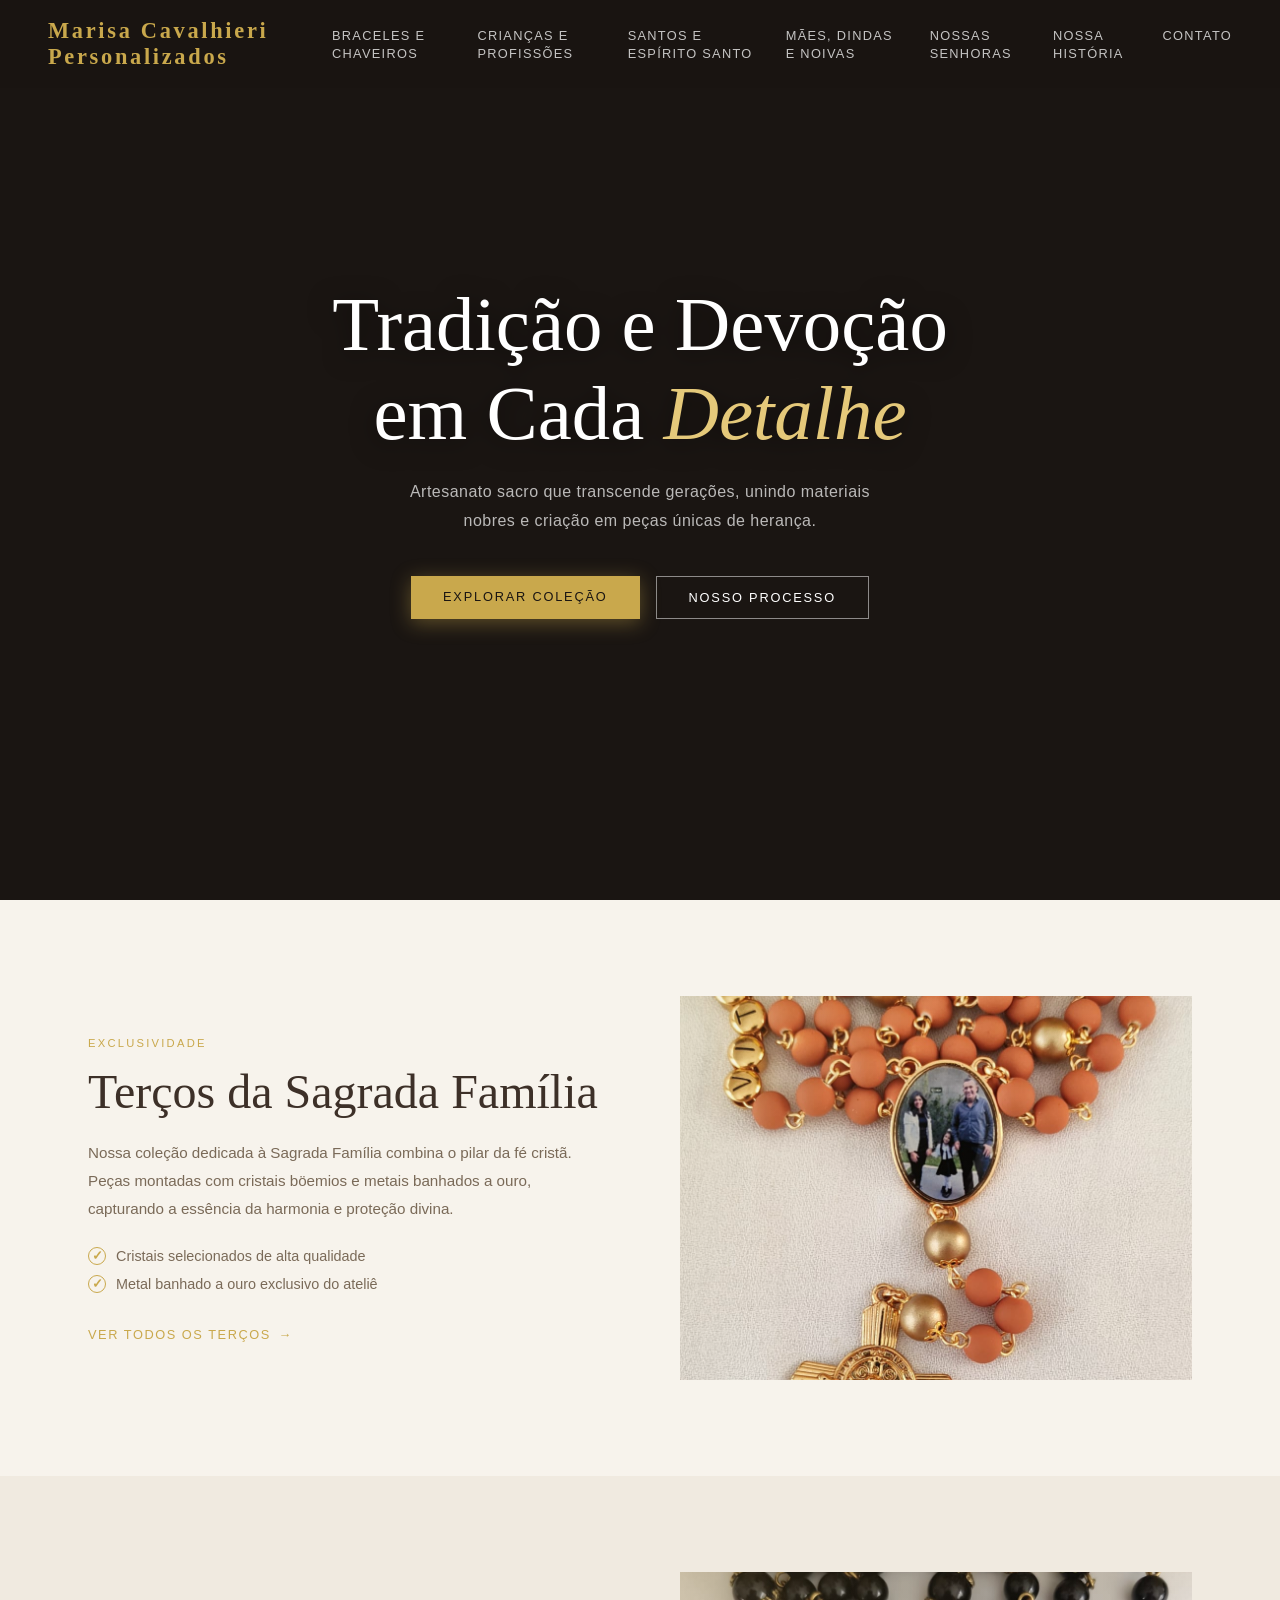
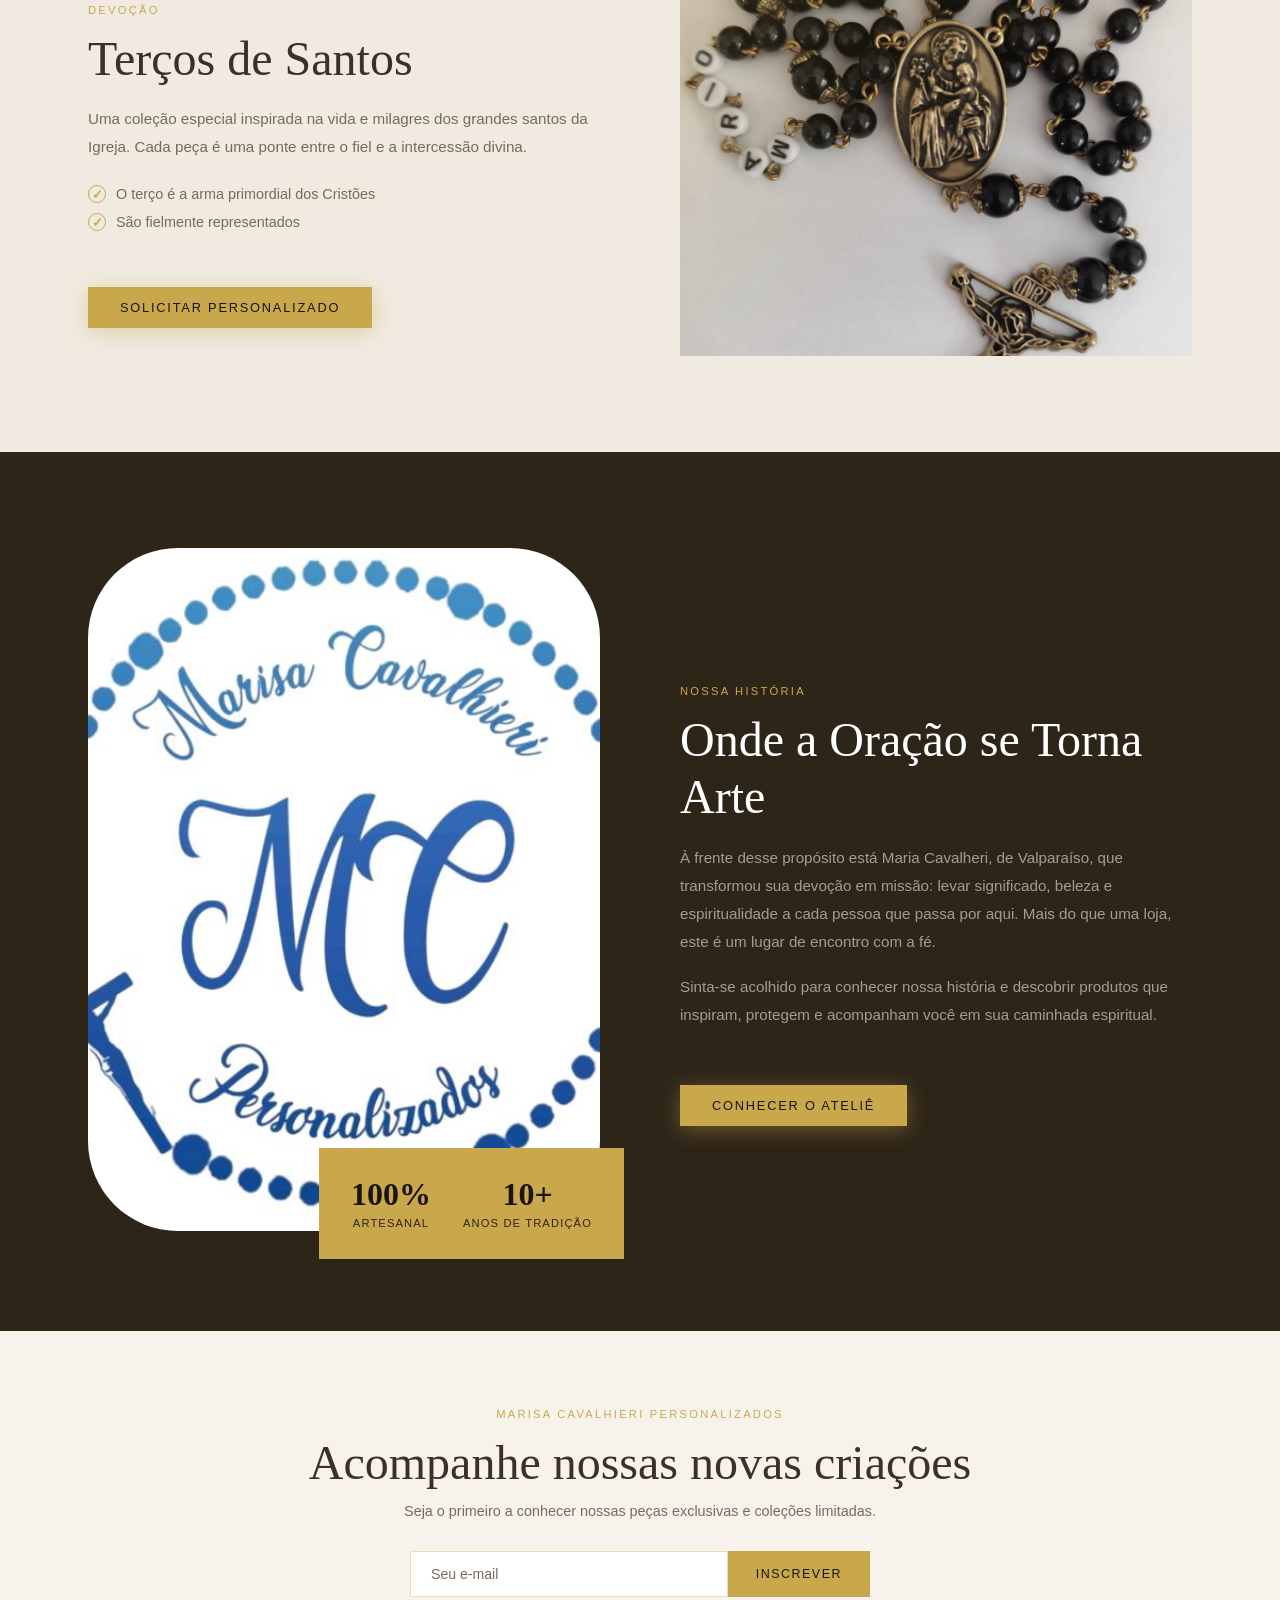
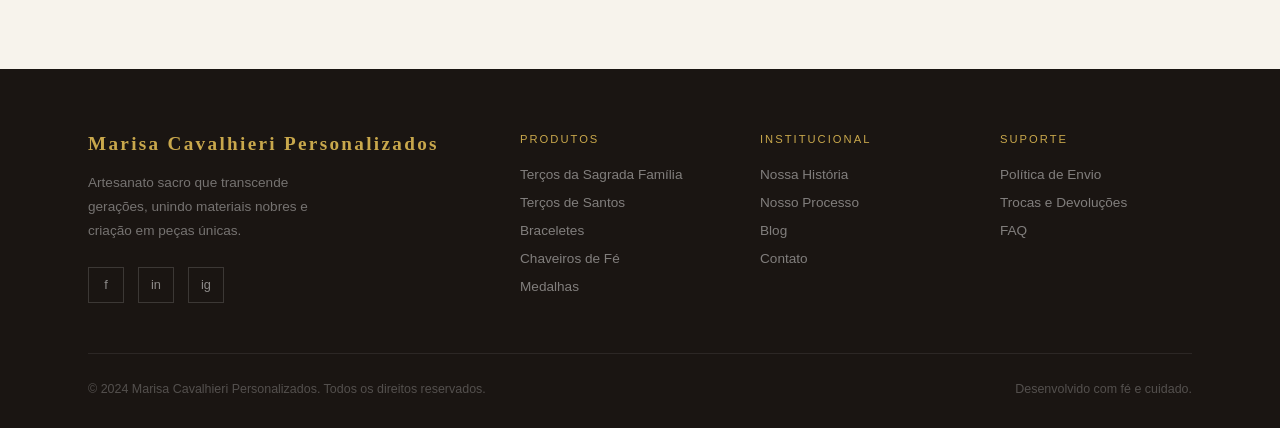
==== index.html @ 01e1bc5b "index.html" ====
<!doctype html>
<html lang="pt-BR">
  <head>
    <meta charset="UTF-8" />
    <meta name="viewport" content="width=device-width, initial-scale=1.0" />
    <title>Sacred Heritage – Tradição e Devoção</title>
    <link
      href="index.css"
      rel="stylesheet"
      href="https://fonts.googleapis.com/css2?family=Cormorant+Garamond:ital,wght@0,300;0,400;0,600;1,300;1,400&family=Jost:wght@300;400;500;600&display=swap"
    />
  </head>
  <body>
    <!-- NAV -->
    <nav id="mainNav">
      <a href="#" class="nav-logo">Marisa Cavalhieri Personalizados</a>
      <ul class="nav-links">
        <li>
          <a href="../pages/braceletes-chaveiros.html">Braceles e Chaveiros</a>
        </li>
        <li>
          <a href="../pages/criancas-profissoes.html">Crianças e Profissões</a>
        </li>
        <li><a href="../pages/santos.html">Santos e Espírito Santo</a></li>
        <li>
          <a href="../pages/maes-dindas-noivas.html">Mães, Dindas e noivas</a>
        </li>
        <li><a href="../pages/nossa-senhoras.html">Nossas Senhoras</a></li>

        <li><a href="#historia">Nossa História</a></li>
        <li><a href="#contato">Contato</a></li>
      </ul>

      <div class="hamburger" id="hamburger">
        <span></span><span></span><span></span>
      </div>
    </nav>

    <!-- MOBILE MENU -->
    <div class="mobile-menu" id="mobileMenu">
      <button class="mobile-close" id="mobileClose">✕</button>
      <a href="#tercos" onclick="closeMobile()">Terços</a>
      <a href="#braceletes" onclick="closeMobile()">Braceletes</a>
      <a href="#chaveiros" onclick="closeMobile()">Chaveiros</a>
      <a href="#historia" onclick="closeMobile()">Nossa História</a>
      <a href="#contato" onclick="closeMobile()">Contato</a>
    </div>

    <!-- HERO -->
    <section class="hero">
      <div class="hero-bg"></div>
      <div class="hero-overlay"></div>
      <div class="hero-content">
        <h1>Tradição e Devoção<br />em Cada <em>Detalhe</em></h1>
        <p>
          Artesanato sacro que transcende gerações, unindo materiais nobres e
          criação em peças únicas de herança.
        </p>
        <div class="hero-btns">
          <a href="../pages/santos.html" class="btn btn-gold"
            >Explorar Coleção</a
          >
          <a href="#historia" class="btn btn-outline">Nosso Processo</a>
        </div>
      </div>
    </section>

    <!-- TERÇOS DA SAGRADA FAMÍLIA -->
    <section class="bg-light" id="tercos">
      <div class="container">
        <div class="feature-inner reveal">
          <div class="feature-body">
            <span class="label">Exclusividade</span>
            <h2 class="section-title">Terços da Sagrada Família</h2>
            <p class="section-text">
              Nossa coleção dedicada à Sagrada Família combina o pilar da fé
              cristã. Peças montadas com cristais böemios e metais banhados a
              ouro, capturando a essência da harmonia e proteção divina.
            </p>
            <ul class="feature-checks">
              <li>Cristais selecionados de alta qualidade</li>
              <li>Metal banhado a ouro exclusivo do ateliê</li>
            </ul>
            <a href="#" class="link-gold">Ver todos os terços</a>
          </div>
          <div class="feature-img">
            <img
              src="../imagens/ImagensFoto/TercoFoto1.png"
              alt="Terços da Sagrada Família"
              loading="lazy"
            />
          </div>
        </div>
      </div>
    </section>

    <!-- TERÇOS DE SANTOS -->
    <section class="bg-warm" id="braceletes">
      <div class="container">
        <div class="feature-inner reverse reveal">
          <div class="feature-img">
            <img
              src="../imagens/ImagensSaoJose/TercoSaoJose1.png"
              alt="Terços de Santos"
              loading="lazy"
            />
          </div>
          <div class="feature-body">
            <span class="label">Devoção</span>
            <h2 class="section-title">Terços de Santos</h2>
            <p class="section-text">
              Uma coleção especial inspirada na vida e milagres dos grandes
              santos da Igreja. Cada peça é uma ponte entre o fiel e a
              intercessão divina.
            </p>
            <ul class="feature-checks">
              <li>O terço é a arma primordial dos Cristões</li>
              <li>São fielmente representados</li>
            </ul>
            <a
              href="#"
              class="btn btn-gold"
              style="margin-top: 24px; display: inline-block"
              >Solicitar Personalizado</a
            >
          </div>
        </div>
      </div>
    </section>

    <!-- CAROUSEL: FÉ EM MOVIMENTO -->

    <!-- SOBRE / NOSSA HISTÓRIA -->
    <section class="about-section" id="historia">
      <div class="container">
        <div class="about-inner reveal">
          <div class="about-img">
            <img src="../imagens/logo.png" alt="Nosso ateliê" loading="lazy" />
            <div class="about-stats">
              <div class="about-stat">
                <strong>100%</strong>
                <span>Artesanal</span>
              </div>
              <div class="about-stat">
                <strong>10+</strong>
                <span>Anos de Tradição</span>
              </div>
            </div>
          </div>
          <div class="about-body">
            <span class="label">Nossa História</span>
            <h2 class="section-title">Onde a Oração se Torna Arte</h2>
            <p class="section-text" style="margin-bottom: 16px">
              À frente desse propósito está Maria Cavalheri, de Valparaíso, que
              transformou sua devoção em missão: levar significado, beleza e
              espiritualidade a cada pessoa que passa por aqui. Mais do que uma
              loja, este é um lugar de encontro com a fé.
            </p>
            <p class="section-text">
              Sinta-se acolhido para conhecer nossa história e descobrir
              produtos que inspiram, protegem e acompanham você em sua caminhada
              espiritual.
            </p>
            <a
              href="#"
              class="btn btn-gold"
              style="margin-top: 32px; display: inline-block"
              >Conhecer o Ateliê</a
            >
          </div>
        </div>
      </div>
    </section>

    <!-- NEWSLETTER -->
    <section class="newsletter" id="contato">
      <div class="container">
        <span class="label reveal">Marisa Cavalhieri Personalizados</span>
        <h2 class="section-title reveal">Acompanhe nossas novas criações</h2>
        <p class="reveal">
          Seja o primeiro a conhecer nossas peças exclusivas e coleções
          limitadas.
        </p>
        <div class="newsletter-form reveal">
          <input type="email" placeholder="Seu e-mail" />
          <button type="button">Inscrever</button>
        </div>
      </div>
    </section>

    <!-- FOOTER -->
    <footer>
      <div class="container">
        <div class="footer-grid">
          <div class="footer-brand">
            <a href="#" class="nav-logo">Marisa Cavalhieri Personalizados</a>
            <p>
              Artesanato sacro que transcende gerações, unindo materiais nobres
              e criação em peças únicas.
            </p>
            <div class="footer-socials">
              <a href="#">f</a>
              <a href="#">in</a>
              <a href="#">ig</a>
            </div>
          </div>
          <div class="footer-col">
            <h4>Produtos</h4>
            <ul>
              <li><a href="#">Terços da Sagrada Família</a></li>
              <li><a href="#">Terços de Santos</a></li>
              <li><a href="#">Braceletes</a></li>
              <li><a href="#">Chaveiros de Fé</a></li>
              <li><a href="#">Medalhas</a></li>
            </ul>
          </div>
          <div class="footer-col">
            <h4>Institucional</h4>
            <ul>
              <li><a href="#">Nossa História</a></li>
              <li><a href="#">Nosso Processo</a></li>
              <li><a href="#">Blog</a></li>
              <li><a href="#">Contato</a></li>
            </ul>
          </div>
          <div class="footer-col">
            <h4>Suporte</h4>
            <ul>
              <li><a href="#">Política de Envio</a></li>
              <li><a href="#">Trocas e Devoluções</a></li>
              <li><a href="#">FAQ</a></li>
            </ul>
          </div>
        </div>
        <div class="footer-bottom">
          <span
            >© 2024 Marisa Cavalhieri Personalizados. Todos os direitos
            reservados.</span
          >
          <span>Desenvolvido com fé e cuidado.</span>
        </div>
      </div>
    </footer>

    <!-- MODAL DE ZOOM -->
    <div class="image-modal" id="imageModal">
      <button class="image-modal-close" id="closeImageModal">✕</button>

      <img id="modalImage" src="" alt="Imagem ampliada" />
    </div>

    <script>
      // ── NAV SCROLL ──
      const nav = document.getElementById("mainNav");

      window.addEventListener("scroll", () => {
        nav.classList.toggle("scrolled", window.scrollY > 60);
      });

      // ── HAMBURGER ──
      const hamburger = document.getElementById("hamburger");
      const mobileMenu = document.getElementById("mobileMenu");
      const mobileClose = document.getElementById("mobileClose");

      hamburger.addEventListener("click", () =>
        mobileMenu.classList.add("open"),
      );

      mobileClose.addEventListener("click", closeMobile);

      function closeMobile() {
        mobileMenu.classList.remove("open");
      }

      // ── REVEAL ON SCROLL ──
      const reveals = document.querySelectorAll(".reveal");

      const observer = new IntersectionObserver(
        (entries) => {
          entries.forEach((entry, i) => {
            if (entry.isIntersecting) {
              setTimeout(() => entry.target.classList.add("visible"), i * 80);

              observer.unobserve(entry.target);
            }
          });
        },
        { threshold: 0.12 },
      );

      reveals.forEach((el) => observer.observe(el));

      // ── ZOOM NAS IMAGENS ──
      const modal = document.getElementById("imageModal");
      const modalImg = document.getElementById("modalImage");
      const closeModal = document.getElementById("closeImageModal");

      const zoomImages = document.querySelectorAll(
        ".feature-img img, .about-img img, .carousel-card img",
      );

      zoomImages.forEach((img) => {
        img.addEventListener("click", () => {
          modal.classList.add("active");
          modalImg.src = img.src;
        });
      });

      closeModal.addEventListener("click", () => {
        modal.classList.remove("active");
      });

      modal.addEventListener("click", (e) => {
        if (e.target === modal) {
          modal.classList.remove("active");
        }
      });

      document.addEventListener("keydown", (e) => {
        if (e.key === "Escape") {
          modal.classList.remove("active");
        }
      });
    </script>
  </body>
</html>
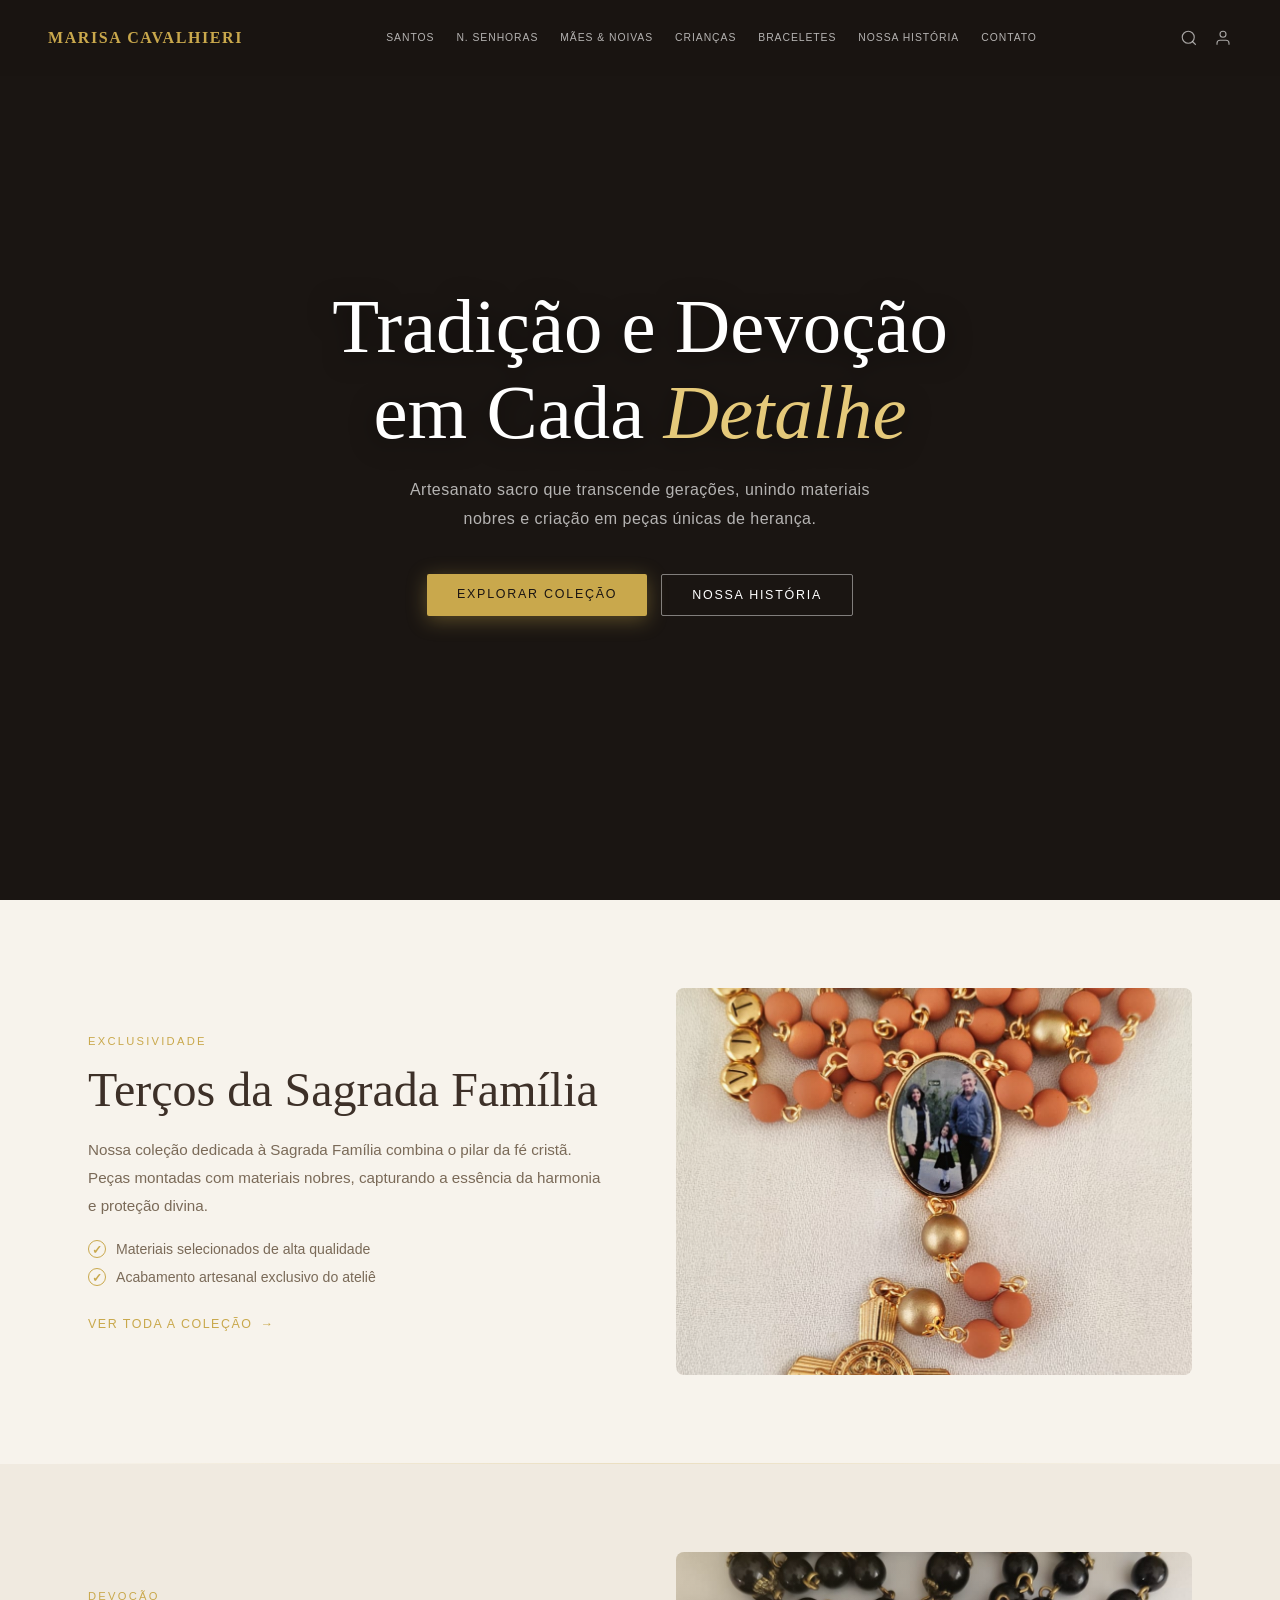
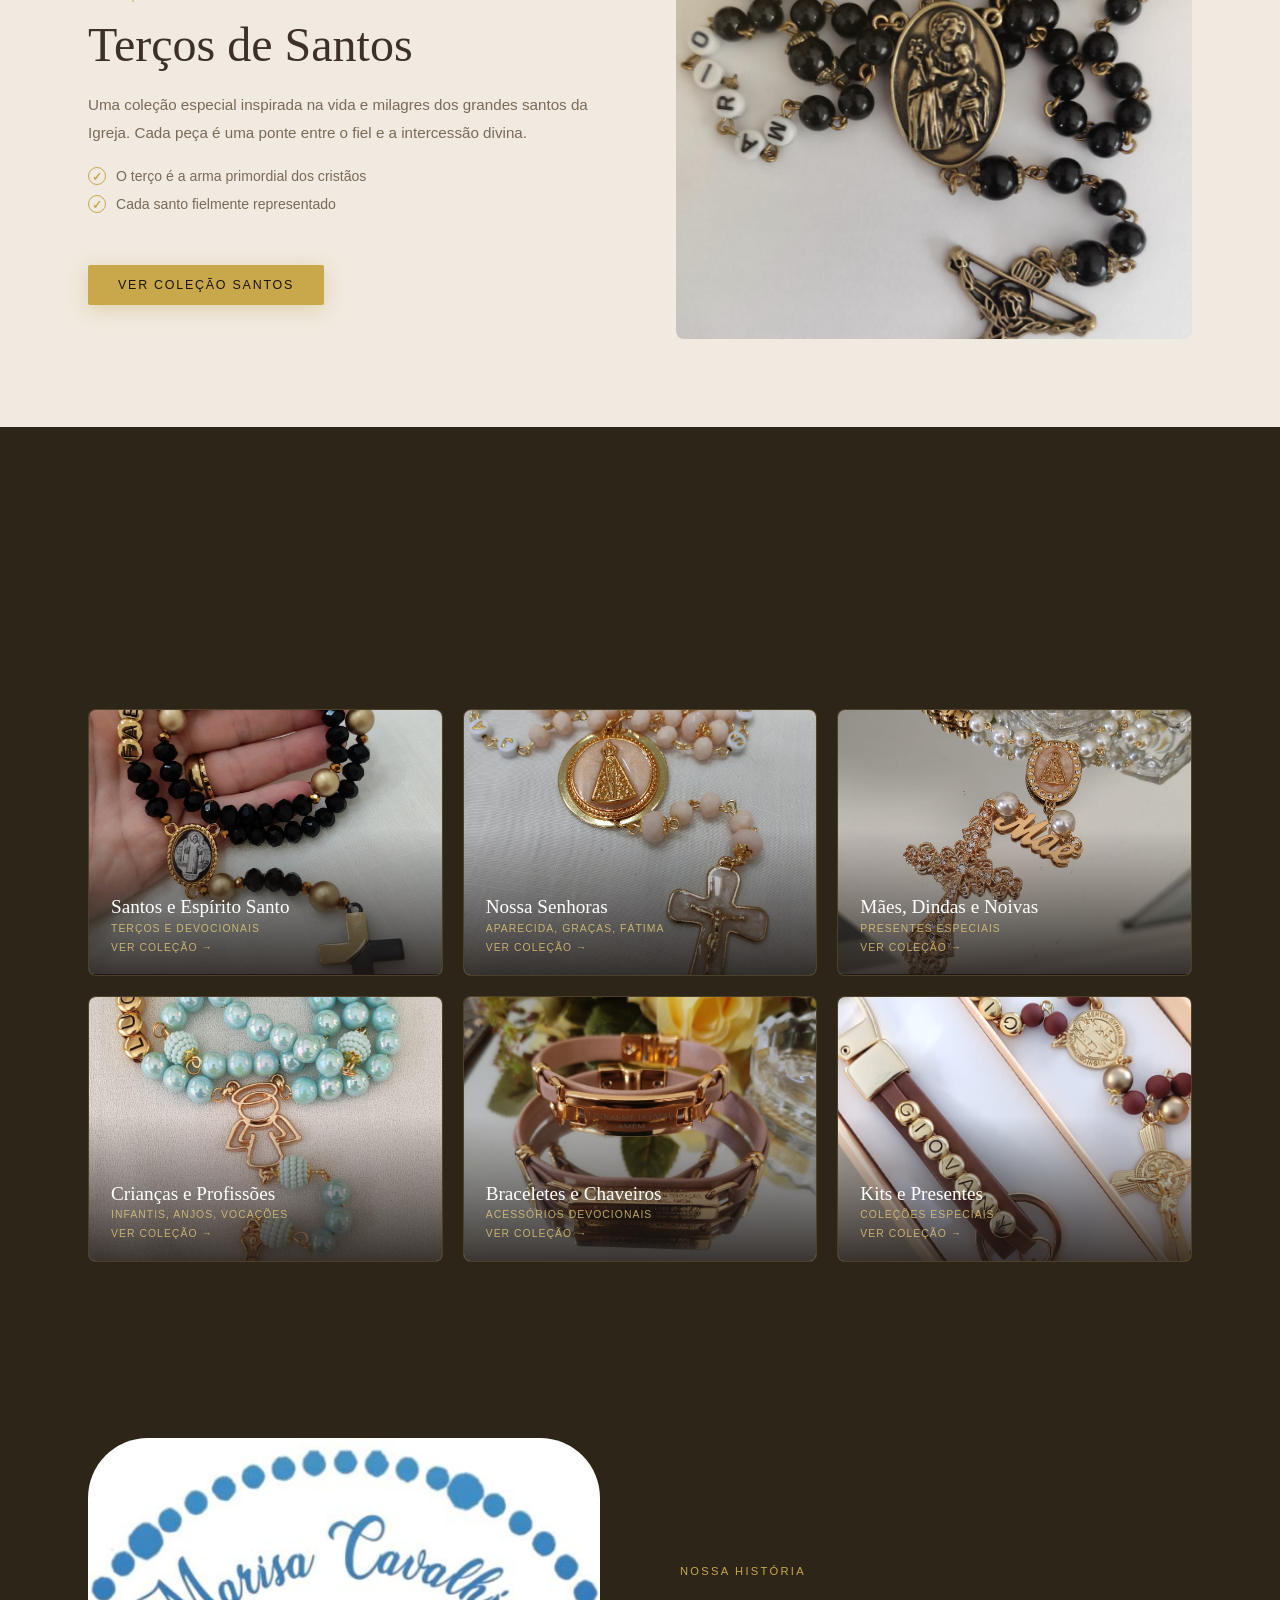
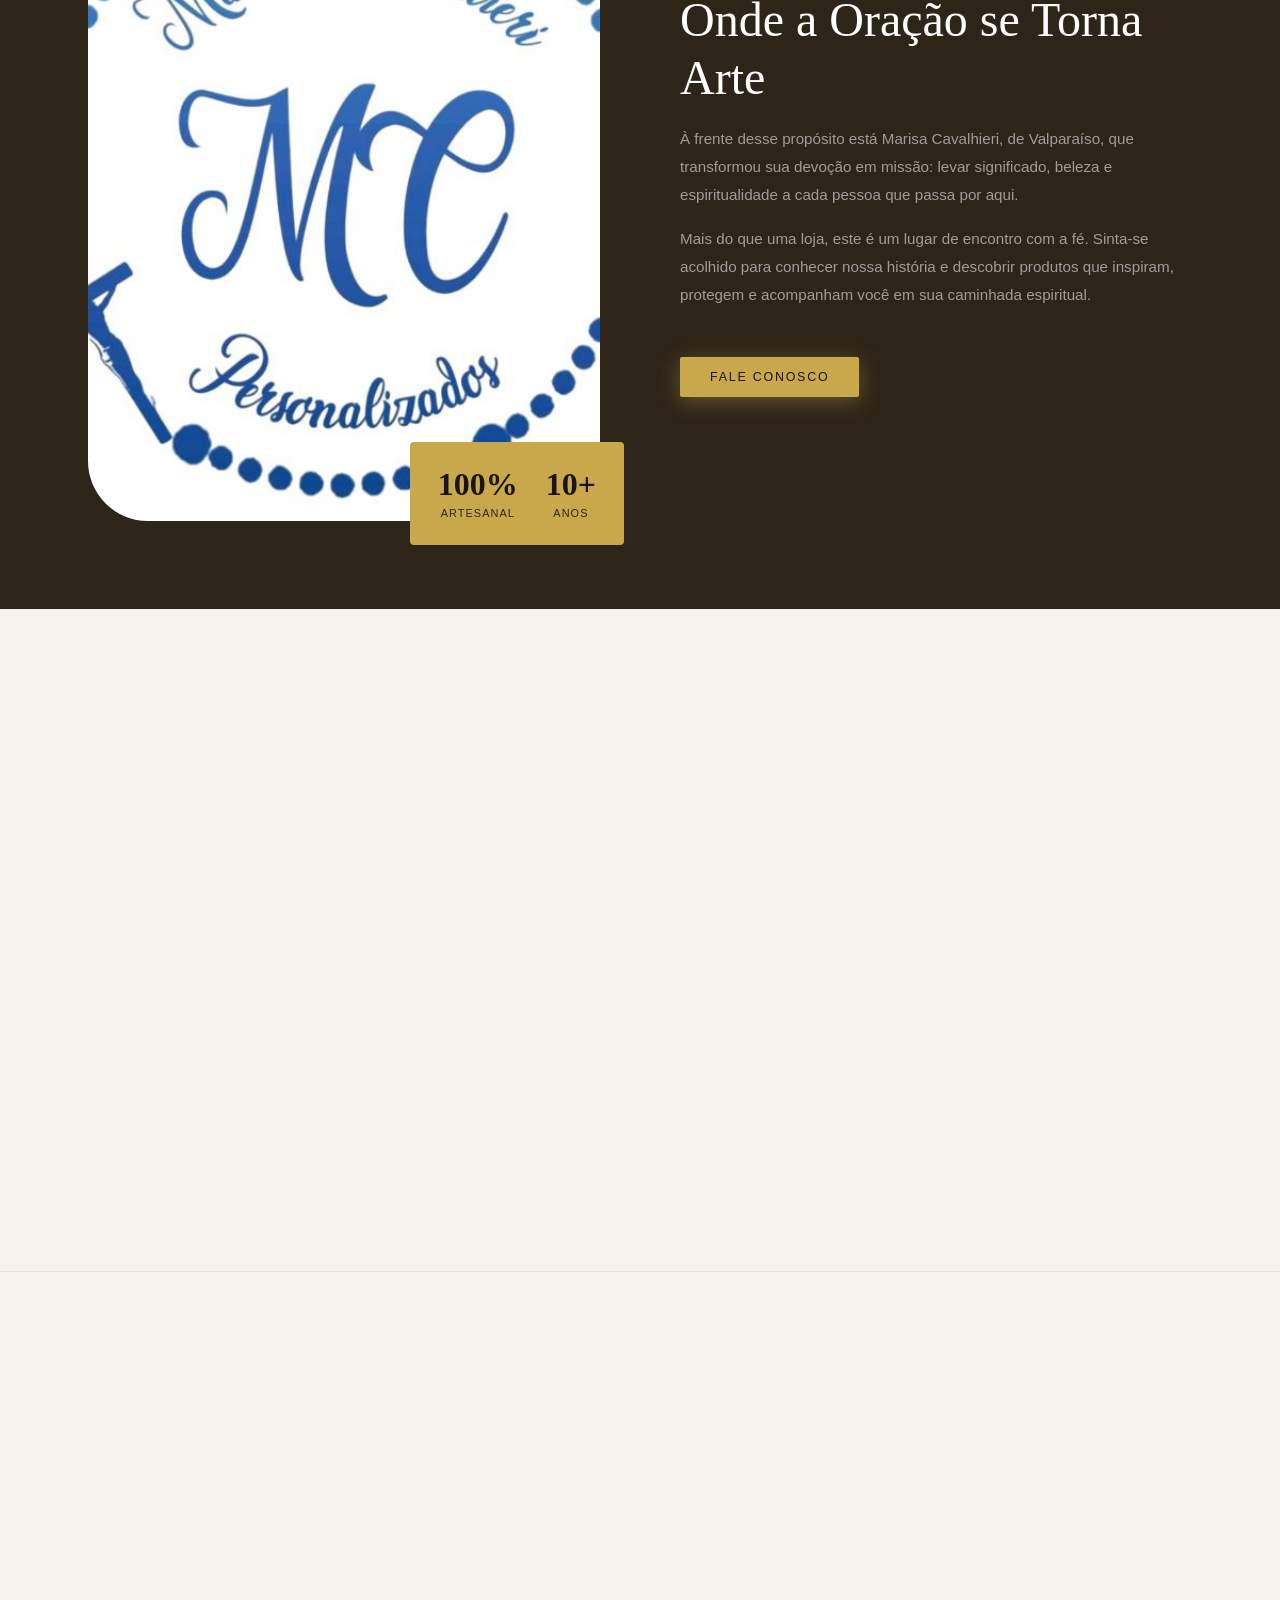
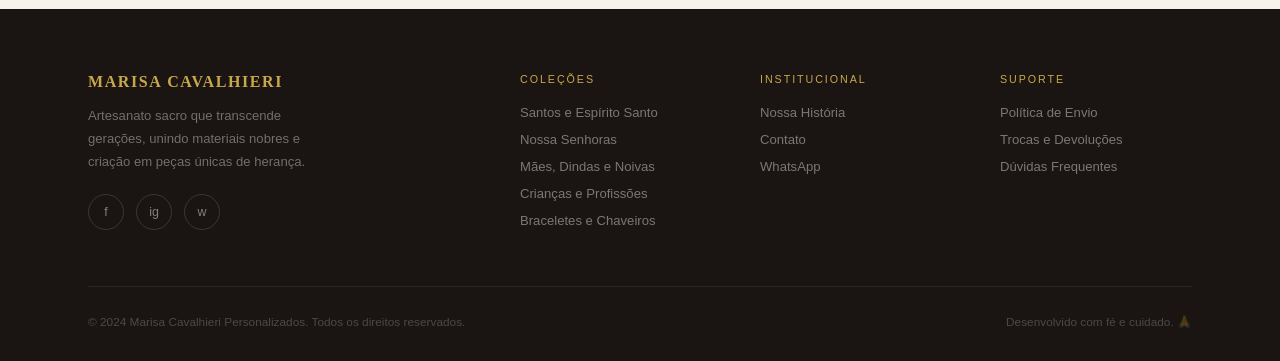
==== commit 028025b6: "Disign responsivo final" ====
--- a/index.html
+++ b/index.html
@@ -1,326 +1,480 @@
 <!doctype html>
 <html lang="pt-BR">
-  <head>
-    <meta charset="UTF-8" />
-    <meta name="viewport" content="width=device-width, initial-scale=1.0" />
-    <title>Sacred Heritage – Tradição e Devoção</title>
-    <link
-      href="index.css"
-      rel="stylesheet"
-      href="https://fonts.googleapis.com/css2?family=Cormorant+Garamond:ital,wght@0,300;0,400;0,600;1,300;1,400&family=Jost:wght@300;400;500;600&display=swap"
-    />
-  </head>
-  <body>
-    <!-- NAV -->
-    <nav id="mainNav">
-      <a href="#" class="nav-logo">Marisa Cavalhieri Personalizados</a>
-      <ul class="nav-links">
-        <li>
-          <a href="../pages/braceletes-chaveiros.html">Braceles e Chaveiros</a>
-        </li>
-        <li>
-          <a href="../pages/criancas-profissoes.html">Crianças e Profissões</a>
-        </li>
-        <li><a href="../pages/santos.html">Santos e Espírito Santo</a></li>
-        <li>
-          <a href="../pages/maes-dindas-noivas.html">Mães, Dindas e noivas</a>
-        </li>
-        <li><a href="../pages/nossa-senhoras.html">Nossas Senhoras</a></li>
-
-        <li><a href="#historia">Nossa História</a></li>
-        <li><a href="#contato">Contato</a></li>
-      </ul>
-
-      <div class="hamburger" id="hamburger">
-        <span></span><span></span><span></span>
-      </div>
-    </nav>
-
-    <!-- MOBILE MENU -->
-    <div class="mobile-menu" id="mobileMenu">
-      <button class="mobile-close" id="mobileClose">✕</button>
-      <a href="#tercos" onclick="closeMobile()">Terços</a>
-      <a href="#braceletes" onclick="closeMobile()">Braceletes</a>
-      <a href="#chaveiros" onclick="closeMobile()">Chaveiros</a>
-      <a href="#historia" onclick="closeMobile()">Nossa História</a>
-      <a href="#contato" onclick="closeMobile()">Contato</a>
-    </div>
-
-    <!-- HERO -->
-    <section class="hero">
-      <div class="hero-bg"></div>
-      <div class="hero-overlay"></div>
-      <div class="hero-content">
-        <h1>Tradição e Devoção<br />em Cada <em>Detalhe</em></h1>
-        <p>
-          Artesanato sacro que transcende gerações, unindo materiais nobres e
-          criação em peças únicas de herança.
-        </p>
-        <div class="hero-btns">
-          <a href="../pages/santos.html" class="btn btn-gold"
-            >Explorar Coleção</a
-          >
-          <a href="#historia" class="btn btn-outline">Nosso Processo</a>
-        </div>
-      </div>
-    </section>
-
-    <!-- TERÇOS DA SAGRADA FAMÍLIA -->
-    <section class="bg-light" id="tercos">
-      <div class="container">
-        <div class="feature-inner reveal">
-          <div class="feature-body">
-            <span class="label">Exclusividade</span>
-            <h2 class="section-title">Terços da Sagrada Família</h2>
-            <p class="section-text">
-              Nossa coleção dedicada à Sagrada Família combina o pilar da fé
-              cristã. Peças montadas com cristais böemios e metais banhados a
-              ouro, capturando a essência da harmonia e proteção divina.
-            </p>
-            <ul class="feature-checks">
-              <li>Cristais selecionados de alta qualidade</li>
-              <li>Metal banhado a ouro exclusivo do ateliê</li>
-            </ul>
-            <a href="#" class="link-gold">Ver todos os terços</a>
+<head>
+  <meta charset="UTF-8"/>
+  <meta name="viewport" content="width=device-width, initial-scale=1.0"/>
+  <title>Marisa Cavalhieri Personalizados – Tradição e Devoção</title>
+  <link rel="stylesheet" href="index.css"/>
+  <link href="https://fonts.googleapis.com/css2?family=Cormorant+Garamond:ital,wght@0,300;0,400;0,600;1,300;1,400&family=Jost:wght@300;400;500;600&display=swap" rel="stylesheet"/>
+</head>
+<body>
+
+<!-- ══ NAVEGAÇÃO ══ -->
+<nav id="mainNav">
+  <a href="index.html" class="nav-logo">Marisa Cavalhieri</a>
+  <ul class="nav-links">
+    <li><a href="pages/santos.html">Santos</a></li>
+    <li><a href="pages/nossa-senhoras.html">N. Senhoras</a></li>
+    <li><a href="pages/maes-dindas-noivas.html">Mães &amp; Noivas</a></li>
+    <li><a href="pages/criancas-profissoes.html">Crianças</a></li>
+    <li><a href="pages/braceletes-chaveiros.html">Braceletes</a></li>
+    <li><a href="#historia">Nossa História</a></li>
+    <li><a href="#contato">Contato</a></li>
+  </ul>
+  <div class="nav-icons">
+    <svg viewBox="0 0 24 24" stroke-width="1.5"><circle cx="11" cy="11" r="8"/><path d="m21 21-4.35-4.35"/></svg>
+    <svg viewBox="0 0 24 24" stroke-width="1.5"><path d="M20 21v-2a4 4 0 0 0-4-4H8a4 4 0 0 0-4 4v2"/><circle cx="12" cy="7" r="4"/></svg>
+  </div>
+  <button class="hamburger" id="hamburger" aria-label="Abrir menu">
+    <span></span><span></span><span></span>
+  </button>
+</nav>
+
+<!-- ══ MENU MOBILE ══ -->
+<div class="mobile-menu" id="mobileMenu">
+  <button class="mobile-close" id="mobileClose" aria-label="Fechar">✕</button>
+  <a href="pages/santos.html"              onclick="closeMobile()">Santos e Espírito Santo</a>
+  <a href="pages/nossa-senhoras.html"      onclick="closeMobile()">Nossa Senhoras</a>
+  <a href="pages/maes-dindas-noivas.html"  onclick="closeMobile()">Mães, Dindas e Noivas</a>
+  <a href="pages/criancas-profissoes.html" onclick="closeMobile()">Crianças e Profissões</a>
+  <a href="pages/braceletes-chaveiros.html"onclick="closeMobile()">Braceletes e Chaveiros</a>
+  <a href="#historia"                      onclick="closeMobile()">Nossa História</a>
+  <a href="#contato"                       onclick="closeMobile()">Contato</a>
+</div>
+
+<!-- ══ HERO ══ -->
+<section class="hero">
+  <div class="hero-bg"></div>
+  <div class="hero-overlay"></div>
+  <div class="hero-content">
+    <h1>Tradição e Devoção<br>em Cada <em>Detalhe</em></h1>
+    <p>Artesanato sacro que transcende gerações, unindo materiais nobres e criação em peças únicas de herança.</p>
+    <div class="hero-btns">
+      <a href="pages/santos.html" class="btn btn-gold">Explorar Coleção</a>
+      <a href="#historia" class="btn btn-outline">Nossa História</a>
+    </div>
+  </div>
+</section>
+
+<!-- ══ SAGRADA FAMÍLIA ══ -->
+<section class="bg-light" id="tercos">
+  <div class="container">
+    <div class="feature-inner reveal">
+      <div class="feature-body">
+        <span class="label">Exclusividade</span>
+        <h2 class="section-title">Terços da Sagrada Família</h2>
+        <p class="section-text">Nossa coleção dedicada à Sagrada Família combina o pilar da fé cristã. Peças montadas com materiais nobres, capturando a essência da harmonia e proteção divina.</p>
+        <ul class="feature-checks">
+          <li>Materiais selecionados de alta qualidade</li>
+          <li>Acabamento artesanal exclusivo do ateliê</li>
+        </ul>
+        <a href="pages/nossa-senhoras.html" class="link-gold">Ver toda a coleção</a>
+      </div>
+      <div class="feature-img">
+        <img src="imagens/ImagensFoto/TercoFoto1.png" alt="Terços da Sagrada Família" loading="lazy"/>
+      </div>
+    </div>
+  </div>
+</section>
+
+<div class="gold-line"></div>
+
+<!-- ══ TERÇOS DE SANTOS ══ -->
+<section class="bg-warm">
+  <div class="container">
+    <div class="feature-inner reverse reveal">
+      <div class="feature-img">
+        <img src="imagens/ImagensSaoJose/TercoSaoJose1.png" alt="Terços de Santos" loading="lazy"/>
+      </div>
+      <div class="feature-body">
+        <span class="label">Devoção</span>
+        <h2 class="section-title">Terços de Santos</h2>
+        <p class="section-text">Uma coleção especial inspirada na vida e milagres dos grandes santos da Igreja. Cada peça é uma ponte entre o fiel e a intercessão divina.</p>
+        <ul class="feature-checks">
+          <li>O terço é a arma primordial dos cristãos</li>
+          <li>Cada santo fielmente representado</li>
+        </ul>
+        <a href="pages/santos.html" class="btn btn-gold" style="margin-top:24px;display:inline-block;">
+          Ver Coleção Santos
+        </a>
+      </div>
+    </div>
+  </div>
+</section>
+
+<!-- ══ CATEGORIAS ══ -->
+<section class="categories-section">
+  <div class="container">
+    <span class="label reveal">Nossas Coleções</span>
+    <h2 class="section-title reveal">Explore por Categoria</h2>
+    <p class="categories-intro reveal">Peças artesanais organizadas com carinho, para facilitar sua busca pelo produto perfeito.</p>
+
+    <div class="cat-grid reveal">
+
+      <a href="pages/santos.html" class="cat-card">
+        <div class="cat-card-img">
+          <img src="imagens/ImagensSaoBento/TercoSaoBento1.png" alt="Santos" loading="lazy"/>
+        </div>
+        <div class="cat-card-overlay">
+          <h3>Santos e Espírito Santo</h3>
+          <span>Terços e devocionais</span>
+          <span class="cat-ver">Ver coleção →</span>
+        </div>
+      </a>
+
+      <a href="pages/nossa-senhoras.html" class="cat-card">
+        <div class="cat-card-img">
+          <img src="imagens/ImagensNossaSenhoraAparecida/TercoNossaSenhoraAparecida1.png" alt="Nossa Senhora" loading="lazy"/>
+        </div>
+        <div class="cat-card-overlay">
+          <h3>Nossa Senhoras</h3>
+          <span>Aparecida, Graças, Fátima</span>
+          <span class="cat-ver">Ver coleção →</span>
+        </div>
+      </a>
+
+      <a href="pages/maes-dindas-noivas.html" class="cat-card">
+        <div class="cat-card-img">
+          <img src="imagens/ImagensMae/TercoMae1.png" alt="Mães, Dindas e Noivas" loading="lazy"/>
+        </div>
+        <div class="cat-card-overlay">
+          <h3>Mães, Dindas e Noivas</h3>
+          <span>Presentes especiais</span>
+          <span class="cat-ver">Ver coleção →</span>
+        </div>
+      </a>
+
+      <a href="pages/criancas-profissoes.html" class="cat-card">
+        <div class="cat-card-img">
+          <img src="imagens/imagensInfantil/Infantil1.png" alt="Crianças e Profissões" loading="lazy"/>
+        </div>
+        <div class="cat-card-overlay">
+          <h3>Crianças e Profissões</h3>
+          <span>Infantis, anjos, vocações</span>
+          <span class="cat-ver">Ver coleção →</span>
+        </div>
+      </a>
+
+      <a href="pages/braceletes-chaveiros.html" class="cat-card">
+        <div class="cat-card-img">
+          <img src="imagens/imagensBraceletes/Braceletes.png" alt="Braceletes e Chaveiros" loading="lazy"/>
+        </div>
+        <div class="cat-card-overlay">
+          <h3>Braceletes e Chaveiros</h3>
+          <span>Acessórios devocionais</span>
+          <span class="cat-ver">Ver coleção →</span>
+        </div>
+      </a>
+
+      <a href="pages/braceletes-chaveiros.html#kits" class="cat-card">
+        <div class="cat-card-img">
+          <img src="imagens/ImagensKits/Kit1.png" alt="Kits e Presentes" loading="lazy"/>
+        </div>
+        <div class="cat-card-overlay">
+          <h3>Kits e Presentes</h3>
+          <span>Coleções especiais</span>
+          <span class="cat-ver">Ver coleção →</span>
+        </div>
+      </a>
+
+    </div>
+  </div>
+</section>
+
+<!-- ══ SOBRE ══ -->
+<section class="about-section" id="historia">
+  <div class="container">
+    <div class="about-inner reveal">
+      <div class="about-img">
+        <img src="imagens/logo.png" alt="Marisa Cavalhieri" loading="lazy"/>
+        <div class="about-stats">
+          <div class="about-stat">
+            <strong>100%</strong>
+            <span>Artesanal</span>
           </div>
-          <div class="feature-img">
-            <img
-              src="../imagens/ImagensFoto/TercoFoto1.png"
-              alt="Terços da Sagrada Família"
-              loading="lazy"
-            />
+          <div class="about-stat">
+            <strong>10+</strong>
+            <span>Anos</span>
           </div>
         </div>
       </div>
-    </section>
-
-    <!-- TERÇOS DE SANTOS -->
-    <section class="bg-warm" id="braceletes">
-      <div class="container">
-        <div class="feature-inner reverse reveal">
-          <div class="feature-img">
-            <img
-              src="../imagens/ImagensSaoJose/TercoSaoJose1.png"
-              alt="Terços de Santos"
-              loading="lazy"
-            />
-          </div>
-          <div class="feature-body">
-            <span class="label">Devoção</span>
-            <h2 class="section-title">Terços de Santos</h2>
-            <p class="section-text">
-              Uma coleção especial inspirada na vida e milagres dos grandes
-              santos da Igreja. Cada peça é uma ponte entre o fiel e a
-              intercessão divina.
-            </p>
-            <ul class="feature-checks">
-              <li>O terço é a arma primordial dos Cristões</li>
-              <li>São fielmente representados</li>
-            </ul>
-            <a
-              href="#"
-              class="btn btn-gold"
-              style="margin-top: 24px; display: inline-block"
-              >Solicitar Personalizado</a
-            >
-          </div>
-        </div>
-      </div>
-    </section>
-
-    <!-- CAROUSEL: FÉ EM MOVIMENTO -->
-
-    <!-- SOBRE / NOSSA HISTÓRIA -->
-    <section class="about-section" id="historia">
-      <div class="container">
-        <div class="about-inner reveal">
-          <div class="about-img">
-            <img src="../imagens/logo.png" alt="Nosso ateliê" loading="lazy" />
-            <div class="about-stats">
-              <div class="about-stat">
-                <strong>100%</strong>
-                <span>Artesanal</span>
-              </div>
-              <div class="about-stat">
-                <strong>10+</strong>
-                <span>Anos de Tradição</span>
-              </div>
-            </div>
-          </div>
-          <div class="about-body">
-            <span class="label">Nossa História</span>
-            <h2 class="section-title">Onde a Oração se Torna Arte</h2>
-            <p class="section-text" style="margin-bottom: 16px">
-              À frente desse propósito está Maria Cavalheri, de Valparaíso, que
-              transformou sua devoção em missão: levar significado, beleza e
-              espiritualidade a cada pessoa que passa por aqui. Mais do que uma
-              loja, este é um lugar de encontro com a fé.
-            </p>
-            <p class="section-text">
-              Sinta-se acolhido para conhecer nossa história e descobrir
-              produtos que inspiram, protegem e acompanham você em sua caminhada
-              espiritual.
-            </p>
-            <a
-              href="#"
-              class="btn btn-gold"
-              style="margin-top: 32px; display: inline-block"
-              >Conhecer o Ateliê</a
-            >
-          </div>
-        </div>
-      </div>
-    </section>
-
-    <!-- NEWSLETTER -->
-    <section class="newsletter" id="contato">
-      <div class="container">
-        <span class="label reveal">Marisa Cavalhieri Personalizados</span>
-        <h2 class="section-title reveal">Acompanhe nossas novas criações</h2>
-        <p class="reveal">
-          Seja o primeiro a conhecer nossas peças exclusivas e coleções
-          limitadas.
-        </p>
-        <div class="newsletter-form reveal">
-          <input type="email" placeholder="Seu e-mail" />
-          <button type="button">Inscrever</button>
-        </div>
-      </div>
-    </section>
-
-    <!-- FOOTER -->
-    <footer>
-      <div class="container">
-        <div class="footer-grid">
-          <div class="footer-brand">
-            <a href="#" class="nav-logo">Marisa Cavalhieri Personalizados</a>
-            <p>
-              Artesanato sacro que transcende gerações, unindo materiais nobres
-              e criação em peças únicas.
-            </p>
-            <div class="footer-socials">
-              <a href="#">f</a>
-              <a href="#">in</a>
-              <a href="#">ig</a>
-            </div>
-          </div>
-          <div class="footer-col">
-            <h4>Produtos</h4>
-            <ul>
-              <li><a href="#">Terços da Sagrada Família</a></li>
-              <li><a href="#">Terços de Santos</a></li>
-              <li><a href="#">Braceletes</a></li>
-              <li><a href="#">Chaveiros de Fé</a></li>
-              <li><a href="#">Medalhas</a></li>
-            </ul>
-          </div>
-          <div class="footer-col">
-            <h4>Institucional</h4>
-            <ul>
-              <li><a href="#">Nossa História</a></li>
-              <li><a href="#">Nosso Processo</a></li>
-              <li><a href="#">Blog</a></li>
-              <li><a href="#">Contato</a></li>
-            </ul>
-          </div>
-          <div class="footer-col">
-            <h4>Suporte</h4>
-            <ul>
-              <li><a href="#">Política de Envio</a></li>
-              <li><a href="#">Trocas e Devoluções</a></li>
-              <li><a href="#">FAQ</a></li>
-            </ul>
-          </div>
-        </div>
-        <div class="footer-bottom">
-          <span
-            >© 2024 Marisa Cavalhieri Personalizados. Todos os direitos
-            reservados.</span
-          >
-          <span>Desenvolvido com fé e cuidado.</span>
-        </div>
-      </div>
-    </footer>
-
-    <!-- MODAL DE ZOOM -->
-    <div class="image-modal" id="imageModal">
-      <button class="image-modal-close" id="closeImageModal">✕</button>
-
-      <img id="modalImage" src="" alt="Imagem ampliada" />
-    </div>
-
-    <script>
-      // ── NAV SCROLL ──
-      const nav = document.getElementById("mainNav");
-
-      window.addEventListener("scroll", () => {
-        nav.classList.toggle("scrolled", window.scrollY > 60);
-      });
-
-      // ── HAMBURGER ──
-      const hamburger = document.getElementById("hamburger");
-      const mobileMenu = document.getElementById("mobileMenu");
-      const mobileClose = document.getElementById("mobileClose");
-
-      hamburger.addEventListener("click", () =>
-        mobileMenu.classList.add("open"),
-      );
-
-      mobileClose.addEventListener("click", closeMobile);
-
-      function closeMobile() {
-        mobileMenu.classList.remove("open");
-      }
-
-      // ── REVEAL ON SCROLL ──
-      const reveals = document.querySelectorAll(".reveal");
-
-      const observer = new IntersectionObserver(
-        (entries) => {
-          entries.forEach((entry, i) => {
-            if (entry.isIntersecting) {
-              setTimeout(() => entry.target.classList.add("visible"), i * 80);
-
-              observer.unobserve(entry.target);
-            }
-          });
-        },
-        { threshold: 0.12 },
-      );
-
-      reveals.forEach((el) => observer.observe(el));
-
-      // ── ZOOM NAS IMAGENS ──
-      const modal = document.getElementById("imageModal");
-      const modalImg = document.getElementById("modalImage");
-      const closeModal = document.getElementById("closeImageModal");
-
-      const zoomImages = document.querySelectorAll(
-        ".feature-img img, .about-img img, .carousel-card img",
-      );
-
-      zoomImages.forEach((img) => {
-        img.addEventListener("click", () => {
-          modal.classList.add("active");
-          modalImg.src = img.src;
-        });
-      });
-
-      closeModal.addEventListener("click", () => {
-        modal.classList.remove("active");
-      });
-
-      modal.addEventListener("click", (e) => {
-        if (e.target === modal) {
-          modal.classList.remove("active");
-        }
-      });
-
-      document.addEventListener("keydown", (e) => {
-        if (e.key === "Escape") {
-          modal.classList.remove("active");
-        }
-      });
-    </script>
-  </body>
+      <div class="about-body">
+        <span class="label">Nossa História</span>
+        <h2 class="section-title">Onde a Oração se Torna Arte</h2>
+        <p class="section-text">À frente desse propósito está Marisa Cavalhieri, de Valparaíso, que transformou sua devoção em missão: levar significado, beleza e espiritualidade a cada pessoa que passa por aqui.</p>
+        <p class="section-text" style="margin-top:12px;">Mais do que uma loja, este é um lugar de encontro com a fé. Sinta-se acolhido para conhecer nossa história e descobrir produtos que inspiram, protegem e acompanham você em sua caminhada espiritual.</p>
+        <a href="#contato" class="btn btn-gold" style="margin-top:32px;display:inline-block;">Fale Conosco</a>
+      </div>
+    </div>
+  </div>
+</section>
+
+<!-- ══ PAGAMENTOS E ENTREGA ══ -->
+<section class="info-section">
+  <div class="container">
+    <span class="label reveal">Informações</span>
+    <h2 class="section-title reveal">Pagamento e Entrega</h2>
+    <div class="info-grid reveal">
+
+      <div class="info-card">
+        <span class="info-icon">💳</span>
+        <h3>Formas de Pagamento</h3>
+        <p>Aceitamos diversas formas para sua comodidade:</p>
+        <ul>
+          <li>PIX (à vista com desconto)</li>
+          <li>Cartão de crédito</li>
+          <li>Cartão de débito</li>
+          <li>Transferência bancária</li>
+          <li>Parcelamento disponível</li>
+        </ul>
+      </div>
+
+      <div class="info-card">
+        <span class="info-icon">📦</span>
+        <h3>Envio e Entrega</h3>
+        <p>Enviamos para todo o Brasil com segurança e cuidado:</p>
+        <ul>
+          <li>Correios PAC e SEDEX</li>
+          <li>Embalagem especial presenteável</li>
+          <li>Rastreamento do pedido</li>
+          <li>Entrega local em Valparaíso-SP</li>
+          <li>Prazo: 3 a 10 dias úteis</li>
+        </ul>
+      </div>
+
+      <div class="info-card">
+        <span class="info-icon">✨</span>
+        <h3>Personalização</h3>
+        <p>Cada peça pode ser feita sob medida:</p>
+        <ul>
+          <li>Escolha o santo de devoção</li>
+          <li>Adicione fotos personalizadas</li>
+          <li>Cores e materiais a combinar</li>
+          <li>Mensagem especial incluída</li>
+          <li>Peças em atacado disponíveis</li>
+        </ul>
+      </div>
+
+    </div>
+  </div>
+</section>
+
+<!-- ══ CONTATO / NEWSLETTER ══ -->
+<section class="newsletter" id="contato">
+  <div class="container">
+    <span class="label reveal">Marisa Cavalhieri Personalizados</span>
+    <h2 class="section-title reveal">Acompanhe nossas novas criações</h2>
+    <p class="reveal">Seja o primeiro a conhecer nossas peças exclusivas e coleções limitadas.</p>
+    <div class="newsletter-form reveal">
+      <input type="email" placeholder="Seu e-mail"/>
+      <button type="button" onclick="subscribeNewsletter()">Inscrever</button>
+    </div>
+  </div>
+</section>
+
+<!-- ══ FOOTER ══ -->
+<footer>
+  <div class="container">
+    <div class="footer-grid">
+      <div class="footer-brand">
+        <a href="index.html" class="nav-logo">Marisa Cavalhieri</a>
+        <p>Artesanato sacro que transcende gerações, unindo materiais nobres e criação em peças únicas de herança.</p>
+        <div class="footer-socials">
+          <a href="#" aria-label="Facebook">f</a>
+          <a href="#" aria-label="Instagram">ig</a>
+          <a href="https://wa.me/5518991540737" target="_blank" aria-label="WhatsApp">w</a>
+        </div>
+      </div>
+      <div class="footer-col">
+        <h4>Coleções</h4>
+        <ul>
+          <li><a href="pages/santos.html">Santos e Espírito Santo</a></li>
+          <li><a href="pages/nossa-senhoras.html">Nossa Senhoras</a></li>
+          <li><a href="pages/maes-dindas-noivas.html">Mães, Dindas e Noivas</a></li>
+          <li><a href="pages/criancas-profissoes.html">Crianças e Profissões</a></li>
+          <li><a href="pages/braceletes-chaveiros.html">Braceletes e Chaveiros</a></li>
+        </ul>
+      </div>
+      <div class="footer-col">
+        <h4>Institucional</h4>
+        <ul>
+          <li><a href="#historia">Nossa História</a></li>
+          <li><a href="#contato">Contato</a></li>
+          <li><a href="https://wa.me/5518991540737" target="_blank">WhatsApp</a></li>
+        </ul>
+      </div>
+      <div class="footer-col">
+        <h4>Suporte</h4>
+        <ul>
+          <li><a href="#contato">Política de Envio</a></li>
+          <li><a href="#contato">Trocas e Devoluções</a></li>
+          <li><a href="#contato">Dúvidas Frequentes</a></li>
+        </ul>
+      </div>
+    </div>
+    <div class="footer-bottom">
+      <span>© 2024 Marisa Cavalhieri Personalizados. Todos os direitos reservados.</span>
+      <span>Desenvolvido com fé e cuidado. 🙏</span>
+    </div>
+  </div>
+</footer>
+
+<!-- ══ MODAL DE ZOOM ══ -->
+<div class="image-modal" id="imageModal" role="dialog" aria-modal="true">
+  <button class="image-modal-close" id="closeImageModal" aria-label="Fechar">✕</button>
+  <img id="modalImage" src="" alt="Imagem ampliada"/>
+</div>
+
+<script>
+/* ────────────────────────────────
+   CONFIGURAÇÃO WHATSAPP
+──────────────────────────────── */
+const WHATSAPP = "5518991540737";
+
+/* ────────────────────────────────
+   NAV: scroll shrink + link ativo
+──────────────────────────────── */
+const nav = document.getElementById("mainNav");
+window.addEventListener("scroll", () => {
+  nav.classList.toggle("scrolled", window.scrollY > 60);
+  // Link ativo
+  let cur = "";
+  document.querySelectorAll("section[id]").forEach(s => {
+    if (window.scrollY >= s.offsetTop - 90) cur = s.id;
+  });
+  document.querySelectorAll(".nav-links a").forEach(a => {
+    a.classList.toggle("active", a.getAttribute("href") === "#" + cur);
+  });
+}, { passive: true });
+
+/* ────────────────────────────────
+   HAMBÚRGUER com animação X
+──────────────────────────────── */
+const hamburger  = document.getElementById("hamburger");
+const mobileMenu = document.getElementById("mobileMenu");
+const mobileClose= document.getElementById("mobileClose");
+
+hamburger.addEventListener("click", () => {
+  hamburger.classList.toggle("open");
+  if (mobileMenu.classList.contains("open")) {
+    closeMobile();
+  } else {
+    mobileMenu.style.display = "flex";
+    requestAnimationFrame(() => mobileMenu.classList.add("open"));
+    document.body.style.overflow = "hidden";
+  }
+});
+
+mobileClose.addEventListener("click", closeMobile);
+
+function closeMobile() {
+  hamburger.classList.remove("open");
+  mobileMenu.classList.remove("open");
+  document.body.style.overflow = "";
+  setTimeout(() => {
+    if (!mobileMenu.classList.contains("open")) mobileMenu.style.display = "";
+  }, 400);
+}
+window.closeMobile = closeMobile;
+
+/* ────────────────────────────────
+   BOTÕES SOLICITAR PEDIDO → WhatsApp
+   Funciona na index e em qualquer
+   página que carregue este script.
+──────────────────────────────── */
+document.addEventListener("click", e => {
+  const btn = e.target.closest(".btn-solicitar, .btn-acessar");
+  if (!btn) return;
+  e.preventDefault();
+
+  const card     = btn.closest("[data-produto], .cat-card, .card, .card-list");
+  const produto  = btn.dataset.produto
+                || btn.dataset.nome
+                || card?.querySelector("h3,h4")?.innerText
+                || "Produto";
+  const categoria= btn.dataset.categoria || document.title.split("·")[0].trim() || "Geral";
+  const imgEl    = card?.querySelector("img");
+  const imgSrc   = btn.dataset.img || imgEl?.src || "";
+
+  // Gera URL absoluta compatível com Vercel
+  let imgUrl = "";
+  if (imgSrc) {
+    try {
+      imgUrl = new URL(imgSrc, window.location.href).href;
+    } catch { imgUrl = imgSrc; }
+  }
+
+  const msg =
+`Olá, Marisa! Tudo bem? 😊
+
+Meu nome é: _______________
+
+Tenho interesse neste produto:
+📿 *${produto}*
+Categoria: ${categoria}
+
+Gostaria de mais informações sobre:
+• Disponibilidade e prazo
+• Opções de personalização
+• Formas de pagamento${imgUrl ? `\n\n🖼️ Referência: ${imgUrl}` : ""}
+
+Aguardo seu retorno. Obrigada! 🙏`;
+
+  window.open(`https://wa.me/${WHATSAPP}?text=${encodeURIComponent(msg)}`, "_blank");
+});
+
+/* ────────────────────────────────
+   MODAL DE ZOOM
+──────────────────────────────── */
+const modal    = document.getElementById("imageModal");
+const modalImg = document.getElementById("modalImage");
+const closeBtn = document.getElementById("closeImageModal");
+
+document.querySelectorAll(".feature-img img, .about-img img, .cat-card-img img").forEach(img => {
+  img.style.cursor = "zoom-in";
+  img.addEventListener("click", () => {
+    modalImg.src = img.src;
+    modal.classList.add("active");
+    document.body.style.overflow = "hidden";
+  });
+});
+
+function closeModal() {
+  modal.classList.remove("active");
+  document.body.style.overflow = "";
+}
+
+closeBtn.addEventListener("click", closeModal);
+modal.addEventListener("click", e => { if (e.target === modal) closeModal(); });
+document.addEventListener("keydown", e => { if (e.key === "Escape") closeModal(); });
+
+/* ────────────────────────────────
+   REVEAL ON SCROLL
+──────────────────────────────── */
+const obs = new IntersectionObserver((entries) => {
+  entries.forEach((e, i) => {
+    if (e.isIntersecting) {
+      setTimeout(() => e.target.classList.add("visible"), i * 80);
+      obs.unobserve(e.target);
+    }
+  });
+}, { threshold: 0.1 });
+document.querySelectorAll(".reveal").forEach(el => obs.observe(el));
+
+/* ────────────────────────────────
+   NEWSLETTER
+──────────────────────────────── */
+function subscribeNewsletter() {
+  const input = document.querySelector(".newsletter-form input");
+  if (!input.value.trim() || !input.value.includes("@")) {
+    input.style.borderColor = "#e05252";
+    input.focus();
+    return;
+  }
+  const msg = `Olá, Marisa! Gostaria de receber novidades da loja no e-mail: ${input.value}`;
+  window.open(`https://wa.me/${WHATSAPP}?text=${encodeURIComponent(msg)}`, "_blank");
+}
+window.subscribeNewsletter = subscribeNewsletter;
+</script>
+</body>
 </html>
--- a/index.css
+++ b/index.css
@@ -0,0 +1,218 @@
+/* ============================================================
+   INDEX.CSS — Página inicial · Marisa Cavalhieri Personalizados
+   ============================================================ */
+
+/* ── RESET ── */
+*, *::before, *::after { box-sizing: border-box; margin: 0; padding: 0; }
+
+/* ── VARIÁVEIS ── */
+:root {
+  --gold:       #c9a84c;
+  --gold-light: #e5c97a;
+  --gold-dark:  #9a7430;
+  --cream:      #f7f3ec;
+  --warm:       #f0eae0;
+  --dark:       #1a1512;
+  --dark-mid:   #2e2519;
+  --text:       #3d3028;
+  --text-light: #7a6a58;
+  --white:      #ffffff;
+  --gold-border:rgba(201,168,76,.28);
+  --radius:     8px;
+}
+
+html { scroll-behavior: smooth; }
+body { font-family: "Jost", sans-serif; background: var(--cream); color: var(--text); overflow-x: hidden; }
+
+.label { display: inline-block; font-size: .7rem; letter-spacing: .2em; text-transform: uppercase; color: var(--gold); margin-bottom: 14px; font-weight: 500; }
+.section-title { font-family: "Cormorant Garamond", serif; font-size: clamp(1.8rem, 4vw, 3rem); font-weight: 400; line-height: 1.2; margin-bottom: 18px; }
+.section-text { font-size: .95rem; color: var(--text-light); line-height: 1.85; max-width: 520px; }
+
+/* ── NAV ── */
+nav { position: fixed; top: 0; left: 0; right: 0; z-index: 100; display: flex; align-items: center; justify-content: space-between; padding: 16px 48px; background: rgba(26,21,18,.93); backdrop-filter: blur(12px); transition: padding .3s; gap: 16px; }
+nav.scrolled { padding: 10px 48px; }
+.nav-logo { font-family: "Cormorant Garamond", serif; font-size: 1rem; font-weight: 600; letter-spacing: .1em; color: var(--gold); text-decoration: none; text-transform: uppercase; white-space: nowrap; flex-shrink: 0; }
+.nav-links { display: flex; gap: 0; list-style: none; }
+.nav-links a { display: block; padding: 0 11px; height: 44px; line-height: 44px; color: rgba(255,255,255,.68); text-decoration: none; font-size: .65rem; letter-spacing: .09em; text-transform: uppercase; font-weight: 500; white-space: nowrap; border-bottom: 2px solid transparent; transition: color .2s, border-color .2s; }
+.nav-links a:hover { color: var(--gold); border-bottom-color: var(--gold); }
+.nav-icons { display: flex; gap: 16px; align-items: center; flex-shrink: 0; }
+.nav-icons svg { width: 18px; height: 18px; stroke: rgba(255,255,255,.62); fill: none; cursor: pointer; transition: stroke .2s; }
+.nav-icons svg:hover { stroke: var(--gold); }
+
+/* ── HAMBÚRGUER ── */
+.hamburger { display: none; flex-direction: column; gap: 5px; cursor: pointer; background: none; border: none; padding: 4px; flex-shrink: 0; }
+.hamburger span { display: block; width: 24px; height: 2px; background: var(--gold); transition: transform .35s, opacity .25s, width .25s; transform-origin: center; }
+.hamburger.open span:nth-child(1) { transform: translateY(7px) rotate(45deg); }
+.hamburger.open span:nth-child(2) { opacity: 0; width: 0; }
+.hamburger.open span:nth-child(3) { transform: translateY(-7px) rotate(-45deg); }
+
+/* ── MENU MOBILE ── */
+.mobile-menu { display: none; position: fixed; inset: 0; z-index: 200; background: var(--dark); flex-direction: column; padding: 88px 40px 48px; transform: translateX(100%); transition: transform .4s cubic-bezier(.4,0,.2,1); }
+.mobile-menu.open { display: flex; transform: translateX(0); }
+.mobile-menu a { font-family: "Cormorant Garamond", serif; font-size: 1.9rem; color: rgba(255,255,255,.75); text-decoration: none; padding: 14px 0; border-bottom: 1px solid rgba(255,255,255,.07); transition: color .2s, padding-left .2s; }
+.mobile-menu a:hover { color: var(--gold); padding-left: 8px; }
+.mobile-close { position: absolute; top: 20px; right: 28px; background: none; border: none; color: rgba(255,255,255,.6); font-size: 1.8rem; cursor: pointer; line-height: 1; }
+
+/* ── HERO ── */
+.hero { position: relative; height: 100vh; min-height: 560px; display: flex; align-items: center; justify-content: center; overflow: hidden; background: var(--dark); }
+.hero-bg { position: absolute; inset: 0; background: url("../imagens/TercoSaoBento.jpg") center/cover no-repeat; opacity: .35; transform: scale(1.05); animation: heroZoom 14s ease-in-out infinite alternate; }
+@keyframes heroZoom { to { transform: scale(1); } }
+.hero-overlay { position: absolute; inset: 0; background: linear-gradient(160deg, rgba(26,21,18,.65) 0%, rgba(26,21,18,.28) 50%, rgba(26,21,18,.82) 100%); }
+.hero-content { position: relative; text-align: center; padding: 0 24px; animation: fadeUp .9s ease both; max-width: 700px; }
+@keyframes fadeUp { from { opacity:0; transform:translateY(30px); } to { opacity:1; transform:translateY(0); } }
+.hero-content h1 { font-family: "Cormorant Garamond", serif; font-size: clamp(2.2rem, 7vw, 4.8rem); font-weight: 300; color: var(--white); line-height: 1.12; margin-bottom: 20px; text-shadow: 0 4px 24px rgba(0,0,0,.5); }
+.hero-content h1 em { font-style: italic; color: var(--gold-light); }
+.hero-content p { font-size: clamp(.85rem, 2.2vw, 1rem); color: rgba(255,255,255,.68); max-width: 480px; margin: 0 auto 40px; line-height: 1.8; letter-spacing: .03em; }
+.hero-btns { display: flex; gap: 14px; justify-content: center; flex-wrap: wrap; }
+
+/* ── BOTÕES ── */
+.btn { display: inline-block; padding: 13px 30px; font-size: .78rem; letter-spacing: .14em; text-transform: uppercase; text-decoration: none; cursor: pointer; border: none; font-family: "Jost", sans-serif; font-weight: 500; transition: all .25s; white-space: nowrap; border-radius: 2px; }
+.btn-gold { background: var(--gold); color: var(--dark); box-shadow: 0 4px 20px rgba(201,168,76,.38); }
+.btn-gold:hover { background: var(--gold-light); transform: translateY(-2px); }
+.btn-outline { background: transparent; color: var(--white); border: 1.5px solid rgba(255,255,255,.45); }
+.btn-outline:hover { border-color: var(--gold); color: var(--gold); }
+
+/* ── SECTIONS / CONTAINER ── */
+section { padding: 88px 0; }
+.container { max-width: 1200px; margin: 0 auto; padding: 0 48px; }
+.bg-light { background: var(--cream); }
+.bg-warm  { background: var(--warm); }
+.gold-line { height: 1px; background: linear-gradient(90deg, transparent, var(--gold-border), transparent); margin: 0 48px; }
+
+/* ── FEATURE SPLIT ── */
+.feature-inner { display: grid; grid-template-columns: 1fr 1fr; gap: 72px; align-items: center; }
+.feature-inner.reverse { direction: rtl; }
+.feature-inner.reverse > * { direction: ltr; }
+.feature-img { position: relative; overflow: hidden; aspect-ratio: 4/3; border-radius: var(--radius); cursor: zoom-in; }
+.feature-img img { width: 100%; height: 100%; object-fit: cover; transition: transform .6s ease; display: block; }
+.feature-img:hover img { transform: scale(1.04); }
+.feature-img::after { content: ""; position: absolute; inset: 0; background: linear-gradient(135deg, rgba(201,168,76,.12) 0%, transparent 60%); pointer-events: none; }
+.feature-checks { list-style: none; margin: 20px 0 28px; }
+.feature-checks li { display: flex; align-items: center; gap: 10px; font-size: .88rem; color: var(--text-light); margin-bottom: 10px; }
+.feature-checks li::before { content: "✓"; color: var(--gold); font-size: .78rem; font-weight: 700; width: 18px; height: 18px; border: 1.5px solid var(--gold); display: inline-flex; align-items: center; justify-content: center; border-radius: 50%; flex-shrink: 0; }
+.link-gold { font-size: .78rem; letter-spacing: .12em; text-transform: uppercase; color: var(--gold); text-decoration: none; font-weight: 500; display: inline-flex; align-items: center; gap: 8px; transition: gap .2s; }
+.link-gold:hover { gap: 14px; }
+.link-gold::after { content: "→"; }
+
+/* ── CATEGORIAS ── */
+.categories-section { background: var(--dark-mid); padding: 88px 0; }
+.categories-section .section-title { color: var(--white); text-align: center; margin-bottom: 8px; }
+.categories-section .label { display: block; text-align: center; }
+.categories-intro { text-align: center; color: rgba(255,255,255,.45); font-size: .9rem; max-width: 520px; margin: 0 auto 52px; line-height: 1.75; }
+.cat-grid { display: grid; grid-template-columns: repeat(3,1fr); gap: 20px; }
+.cat-card { display: block; text-decoration: none; background: rgba(255,255,255,.04); border: 1px solid rgba(201,168,76,.15); border-radius: var(--radius); overflow: hidden; transition: transform .3s, box-shadow .3s, border-color .3s; position: relative; }
+.cat-card:hover { transform: translateY(-5px); box-shadow: 0 16px 48px rgba(0,0,0,.3); border-color: rgba(201,168,76,.4); }
+.cat-card-img { aspect-ratio: 4/3; overflow: hidden; }
+.cat-card-img img { width: 100%; height: 100%; object-fit: cover; display: block; transition: transform .6s ease; }
+.cat-card:hover .cat-card-img img { transform: scale(1.06); }
+.cat-card-overlay { position: absolute; inset: 0; background: linear-gradient(to top, rgba(26,21,18,.82) 0%, transparent 55%); display: flex; flex-direction: column; justify-content: flex-end; padding: 22px; }
+.cat-card-overlay h3 { font-family: "Cormorant Garamond", serif; font-size: 1.2rem; font-weight: 400; color: var(--white); margin-bottom: 4px; line-height: 1.2; }
+.cat-card-overlay span { font-size: .65rem; letter-spacing: .1em; text-transform: uppercase; color: var(--gold-light); opacity: .8; }
+.cat-ver { display: inline-flex; align-items: center; gap: 5px; margin-top: 8px; font-size: .65rem; letter-spacing: .1em; text-transform: uppercase; color: var(--gold); opacity: 0; transition: opacity .25s; }
+.cat-card:hover .cat-ver { opacity: 1; }
+
+/* ── SOBRE ── */
+.about-section { background: var(--dark-mid); }
+.about-inner { display: grid; grid-template-columns: 1fr 1fr; gap: 80px; align-items: center; }
+.about-img { position: relative; }
+.about-img img { width: 100%; border-radius: 60px; aspect-ratio: 3/4; object-fit: cover; display: block; }
+.about-stats { position: absolute; bottom: -24px; right: -24px; background: var(--gold); padding: 24px 28px; display: flex; gap: 28px; border-radius: 4px; }
+.about-stat { text-align: center; }
+.about-stat strong { display: block; font-family: "Cormorant Garamond", serif; font-size: 2rem; color: var(--dark); font-weight: 600; }
+.about-stat span { font-size: .68rem; letter-spacing: .1em; text-transform: uppercase; color: var(--dark-mid); }
+.about-body .section-title { color: var(--white); }
+.about-body .section-text { color: rgba(255,255,255,.55); max-width: 100%; margin-bottom: 16px; }
+
+/* ── INFO (Pagamentos / Entregas) ── */
+.info-section { background: var(--cream); }
+.info-grid { display: grid; grid-template-columns: repeat(3,1fr); gap: 28px; margin-top: 48px; }
+.info-card { background: var(--white); border: 1px solid var(--gold-border); border-radius: var(--radius); padding: 30px 24px; text-align: center; transition: box-shadow .3s, transform .3s; }
+.info-card:hover { box-shadow: 0 12px 40px rgba(201,168,76,.15); transform: translateY(-3px); }
+.info-icon { font-size: 2.2rem; margin-bottom: 14px; display: block; }
+.info-card h3 { font-family: "Cormorant Garamond", serif; font-size: 1.15rem; font-weight: 500; color: var(--text); margin-bottom: 12px; }
+.info-card p { font-size: .83rem; color: var(--text-light); line-height: 1.75; }
+.info-card ul { list-style: none; margin-top: 14px; text-align: left; }
+.info-card ul li { font-size: .82rem; color: var(--text-light); padding: 6px 0; border-bottom: 1px solid var(--gold-border); display: flex; align-items: center; gap: 8px; }
+.info-card ul li:last-child { border-bottom: none; }
+.info-card ul li::before { content: "✦"; color: var(--gold); font-size: .5rem; flex-shrink: 0; }
+
+/* ── NEWSLETTER ── */
+.newsletter { background: var(--cream); padding: 72px 0; text-align: center; border-top: 1px solid rgba(201,168,76,.2); }
+.newsletter .section-title { margin-bottom: 12px; }
+.newsletter p { color: var(--text-light); font-size: .9rem; margin-bottom: 32px; }
+.newsletter-form { display: flex; gap: 0; max-width: 460px; margin: 0 auto; }
+.newsletter-form input { flex: 1; padding: 14px 20px; border: 1.5px solid rgba(201,168,76,.4); background: var(--white); font-family: "Jost", sans-serif; font-size: .88rem; color: var(--text); outline: none; transition: border-color .2s; border-radius: 2px 0 0 2px; }
+.newsletter-form input:focus { border-color: var(--gold); }
+.newsletter-form input::placeholder { color: var(--text-light); }
+.newsletter-form button { padding: 14px 28px; background: var(--gold); border: none; cursor: pointer; font-family: "Jost", sans-serif; font-size: .78rem; letter-spacing: .12em; text-transform: uppercase; font-weight: 500; color: var(--dark); transition: background .2s; border-radius: 0 2px 2px 0; }
+.newsletter-form button:hover { background: var(--gold-light); }
+
+/* ── FOOTER ── */
+footer { background: var(--dark); padding: 64px 0 32px; }
+.footer-grid { display: grid; grid-template-columns: 2fr 1fr 1fr 1fr; gap: 48px; padding-bottom: 48px; border-bottom: 1px solid rgba(255,255,255,.07); }
+.footer-brand .nav-logo { font-size: 1rem; display: inline-block; margin-bottom: 14px; }
+.footer-brand p { font-size: .82rem; color: rgba(255,255,255,.38); line-height: 1.75; max-width: 250px; }
+.footer-socials { display: flex; gap: 12px; margin-top: 20px; }
+.footer-socials a { width: 36px; height: 36px; border: 1px solid rgba(255,255,255,.14); display: flex; align-items: center; justify-content: center; color: rgba(255,255,255,.45); text-decoration: none; font-size: .78rem; border-radius: 50%; transition: all .2s; }
+.footer-socials a:hover { border-color: var(--gold); color: var(--gold); }
+.footer-col h4 { font-size: .67rem; letter-spacing: .18em; text-transform: uppercase; color: var(--gold); margin-bottom: 18px; font-weight: 500; }
+.footer-col ul { list-style: none; }
+.footer-col ul li { margin-bottom: 9px; }
+.footer-col ul a { font-size: .82rem; color: rgba(255,255,255,.42); text-decoration: none; transition: color .2s; }
+.footer-col ul a:hover { color: var(--gold); }
+.footer-bottom { display: flex; justify-content: space-between; align-items: center; padding-top: 28px; font-size: .74rem; color: rgba(255,255,255,.22); flex-wrap: wrap; gap: 8px; }
+
+/* ── MODAL ── */
+.image-modal { position: fixed; inset: 0; background: rgba(0,0,0,.9); display: flex; align-items: center; justify-content: center; z-index: 9999; opacity: 0; pointer-events: none; transition: opacity .3s; padding: 24px; }
+.image-modal.active { opacity: 1; pointer-events: all; }
+.image-modal img { max-width: 94%; max-height: 92vh; object-fit: contain; border-radius: 8px; animation: zoomIn .3s ease; }
+@keyframes zoomIn { from { transform: scale(.86); opacity: 0; } to { transform: scale(1); opacity: 1; } }
+.image-modal-close { position: absolute; top: 20px; right: 28px; font-size: 1.8rem; color: rgba(255,255,255,.7); background: transparent; border: none; cursor: pointer; transition: color .2s; }
+.image-modal-close:hover { color: var(--gold); }
+
+/* ── REVEAL ── */
+.reveal { opacity: 0; transform: translateY(28px); transition: opacity .7s ease, transform .7s ease; }
+.reveal.visible { opacity: 1; transform: translateY(0); }
+
+/* ══ TABLET ≤ 960px ══ */
+@media (max-width: 960px) {
+  nav { padding: 14px 24px; } nav.scrolled { padding: 10px 24px; }
+  .nav-links { display: none; } .hamburger { display: flex; }
+  .nav-logo { font-size: .86rem; }
+  .container { padding: 0 24px; } section { padding: 68px 0; }
+  .hero-content h1 { font-size: clamp(2rem, 8vw, 3.2rem); }
+  .feature-inner { grid-template-columns: 1fr; gap: 36px; }
+  .feature-inner.reverse { direction: ltr; }
+  .feature-img { aspect-ratio: 16/9; }
+  .cat-grid { grid-template-columns: repeat(2,1fr); gap: 14px; }
+  .about-inner { grid-template-columns: 1fr; gap: 56px; }
+  .about-stats { right: 0; bottom: -28px; }
+  .info-grid { grid-template-columns: 1fr 1fr; gap: 18px; }
+  .footer-grid { grid-template-columns: 1fr 1fr; gap: 28px; }
+  .footer-bottom { flex-direction: column; text-align: center; }
+  .gold-line { margin: 0 24px; }
+}
+
+/* ══ MOBILE ≤ 600px ══ */
+@media (max-width: 600px) {
+  section { padding: 52px 0; }
+  .hero { min-height: 100svh; }
+  .hero-content h1 { font-size: clamp(1.85rem, 9vw, 2.5rem); }
+  .hero-content p { font-size: .84rem; margin-bottom: 26px; }
+  .hero-btns { flex-direction: column; align-items: center; gap: 10px; }
+  .btn { width: 100%; max-width: 280px; text-align: center; padding: 12px 20px; }
+  .cat-grid { grid-template-columns: 1fr; }
+  .cat-card-img { aspect-ratio: 16/9; }
+  .info-grid { grid-template-columns: 1fr; }
+  .about-img img { border-radius: 24px; }
+  .about-stats { position: static; margin-top: 28px; justify-content: center; }
+  .newsletter-form { flex-direction: column; }
+  .newsletter-form input, .newsletter-form button { border-radius: 2px; width: 100%; }
+  .footer-grid { grid-template-columns: 1fr; gap: 24px; }
+  .section-text { max-width: 100%; }
+}
+
+@media (max-width: 380px) {
+  .nav-logo { font-size: .72rem; }
+  .hero-content h1 { font-size: 1.7rem; }
+}
